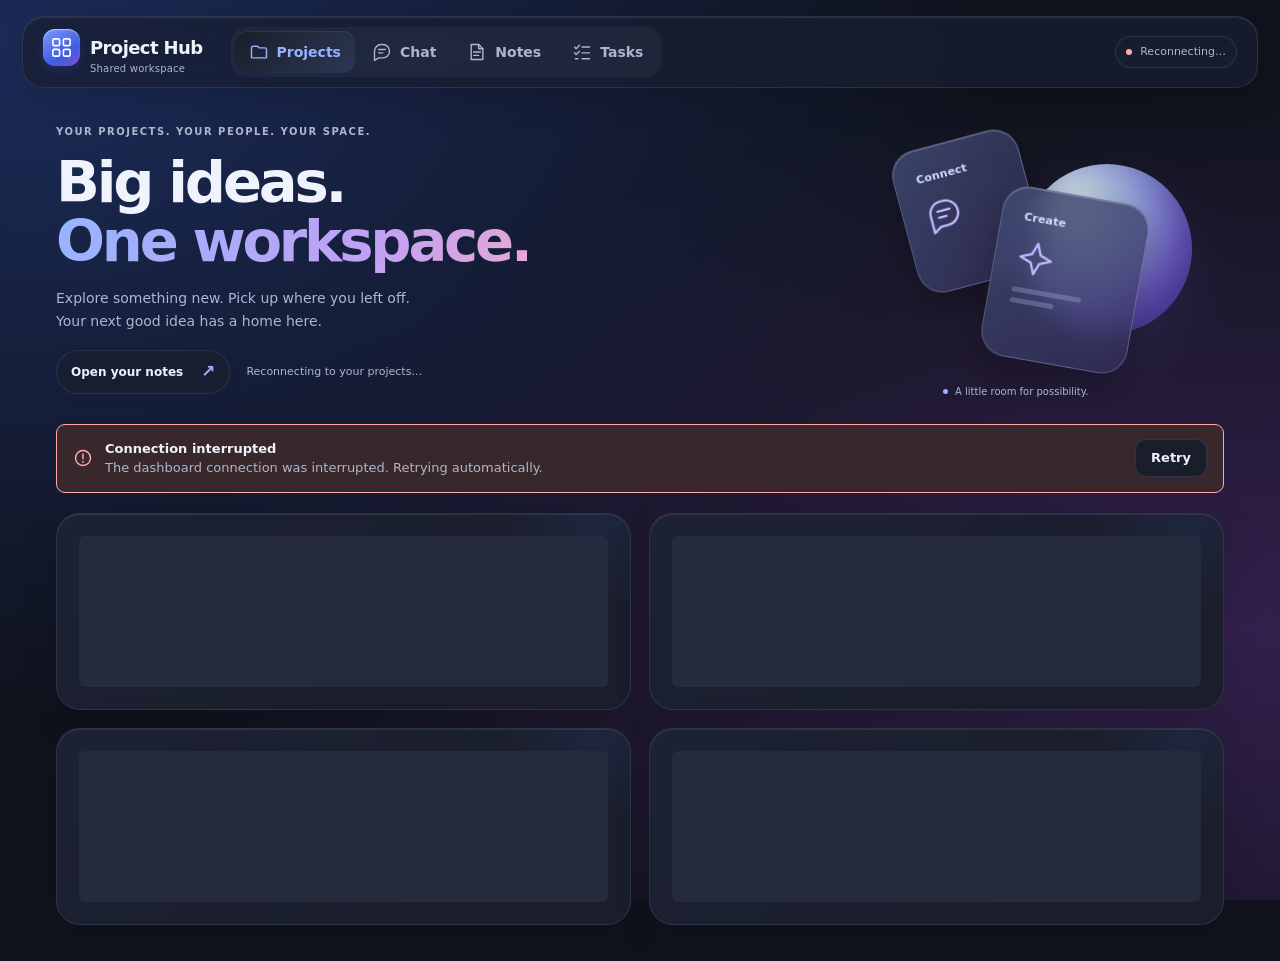
==== static/index.html @ 3d051e7d "Project Hub: workspace, icon picker, docs and installer Co-authored-by: Copilot <223556219+Copilot@u" ====
<!DOCTYPE html>
<html lang="en" data-view="projects">
<head>
    <meta charset="UTF-8">
    <meta name="viewport" content="width=device-width, initial-scale=1.0, interactive-widget=resizes-content">
    <meta name="color-scheme" content="dark">
    <title>Project Hub</title>
    <link rel="stylesheet" href="styles.css">
    <link rel="stylesheet" href="agent-chat.css">
</head>
<body>
    <a class="skip-link" href="#tab-projects">Skip to content</a>
    <div id="app">
        <header class="header">
            <div class="brand">
                <h1 class="logo">
                    <svg class="logo-icon" viewBox="0 0 24 24" fill="none" stroke="currentColor" stroke-width="1.7" aria-hidden="true"><rect x="3" y="3" width="7" height="7" rx="1.5"/><rect x="14" y="3" width="7" height="7" rx="1.5"/><rect x="3" y="14" width="7" height="7" rx="1.5"/><rect x="14" y="14" width="7" height="7" rx="1.5"/></svg>
                    Project Hub
                </h1>
                <p class="workspace-label">Shared workspace</p>
            </div>
            <nav class="navigation" aria-label="Main navigation">
                <button class="nav-item" id="nav-projects" data-view="projects" aria-current="page" aria-controls="tab-projects" type="button">
                    <svg viewBox="0 0 24 24" fill="none" stroke="currentColor" stroke-width="1.7" aria-hidden="true"><path d="M3 7a2 2 0 0 1 2-2h5l2 2h7a2 2 0 0 1 2 2v10H3Z"/></svg>
                    <span>Projects</span>
                </button>
                <button class="nav-item" id="nav-chat" data-view="chat" aria-controls="tab-workspace" type="button">
                    <svg viewBox="0 0 24 24" fill="none" stroke="currentColor" stroke-width="1.7" aria-hidden="true"><path d="M21 11a8 8 0 0 1-8 8H8l-5 3V11a8 8 0 0 1 8-8h2a8 8 0 0 1 8 8Z"/><path d="M8 9h8M8 13h5"/></svg>
                    <span>Chat</span><span class="badge" id="badge-chat" hidden></span>
                </button>
                <button class="nav-item" id="nav-notes" data-view="notes" aria-controls="tab-workspace" type="button">
                    <svg viewBox="0 0 24 24" fill="none" stroke="currentColor" stroke-width="1.7" aria-hidden="true"><path d="M14 3H5v18h14V8Z"/><path d="M14 3v5h5M8 12h8M8 16h6"/></svg>
                    <span>Notes</span>
                </button>
                <button class="nav-item" id="nav-todos" data-view="todos" aria-controls="tab-workspace" type="button">
                    <svg viewBox="0 0 24 24" fill="none" stroke="currentColor" stroke-width="1.7" aria-hidden="true"><path d="m3 6 2 2 4-4M12 6h9M3 13l2 2 4-4M12 13h9M12 20h9M4 20h3"/></svg>
                    <span>Tasks</span><span class="badge" id="badge-todos" hidden></span>
                </button>
            </nav>
            <div class="header-tools">
                <div class="connection-status" id="connectionStatus" role="status" aria-live="polite" aria-atomic="true">
                    <span class="status-dot" aria-hidden="true"></span>
                    <span class="status-text">Connecting…</span>
                </div>
                <button class="icon-btn workspace-tools" id="workspaceTrash" type="button" aria-label="Open trash" title="Trash">
                    <svg viewBox="0 0 24 24" fill="none" stroke="currentColor" stroke-width="1.7" aria-hidden="true"><path d="M3 6h18M9 6V3h6v3M5 6l1 15h12l1-15M10 10v7M14 10v7"/></svg>
                </button>
            </div>
        </header>

        <main class="main-container" id="tab-projects" aria-labelledby="projectsTitle" tabindex="-1">
            <section class="hero">
                <div class="hero-copy">
                    <p class="eyebrow">YOUR PROJECTS. YOUR PEOPLE. YOUR SPACE.</p>
                    <h2 id="projectsTitle">Big ideas.<br><span>One workspace.</span></h2>
                    <p class="hero-description">Explore something new. Pick up where you left off.<br>Your next good idea has a home here.</p>
                    <div class="hero-actions">
                        <a class="hero-shortcut" href="#notes">Open your notes <span aria-hidden="true">↗</span></a>
                        <span class="project-summary" id="projectSummary">Getting your projects ready…</span>
                    </div>
                </div>
                <div class="hero-art" aria-hidden="true">
                    <div class="hero-orb"></div>
                    <div class="idea-tile tile-back"><span>Connect</span><svg viewBox="0 0 24 24" fill="none" stroke="currentColor" stroke-width="1.5"><path d="M21 11a8 8 0 0 1-8 8H8l-5 3V11a8 8 0 0 1 8-8h2a8 8 0 0 1 8 8Z"/><path d="M8 9h8M8 13h5"/></svg></div>
                    <div class="idea-tile tile-front"><span>Create</span><svg viewBox="0 0 24 24" fill="none" stroke="currentColor" stroke-width="1.5"><path d="m12 2 2.8 7.2L22 12l-7.2 2.8L12 22l-2.8-7.2L2 12l7.2-2.8Z"/></svg><i></i><i></i></div>
                    <div class="idea-caption"><span></span>A little room for possibility.</div>
                </div>
            </section>
            <div class="error-banner" id="errorBanner" role="alert" style="display: none;">
                <svg class="error-icon" viewBox="0 0 24 24" fill="none" stroke="currentColor" stroke-width="1.7" aria-hidden="true"><circle cx="12" cy="12" r="9"/><path d="M12 7v6M12 16v1"/></svg>
                <div class="error-content">
                    <strong>Connection interrupted</strong>
                    <p id="errorMessage">Trying to reconnect to your projects.</p>
                </div>
                <button class="error-retry" id="errorRetry" type="button">Retry</button>
            </div>
            <div class="projects-grid" id="projectsGrid">
                <div class="card skeleton" role="status"><span class="sr-only">Loading projects…</span><div class="card-skeleton"></div></div>
                <div class="card skeleton" aria-hidden="true"><div class="card-skeleton"></div></div>
                <div class="card skeleton" aria-hidden="true"><div class="card-skeleton"></div></div>
                <div class="card skeleton" aria-hidden="true"><div class="card-skeleton"></div></div>
            </div>
        </main>

        <main class="ws" id="tab-workspace" data-detail="false" aria-label="Workspace" tabindex="-1" hidden>
            <p class="ws-error" id="wsError" role="alert" hidden></p>
            <div class="ws-body">
                <aside class="ws-side" aria-label="Workspace items">
                    <div class="side-head">
                        <h2 id="sideTitle">Chat</h2>
                        <input type="search" id="sideSearch" placeholder="Search…" aria-label="Search workspace items" autocomplete="off">
                        <button class="btn btn-primary side-new" id="sideNew" type="button">New channel</button>
                        <button class="btn btn-secondary" id="sideTemplates" type="button">Use template…</button>
                    </div>
                    <p class="side-summary" id="sideSummary" aria-live="polite"></p>
                    <ul class="side-list" id="sideList"></ul>
                </aside>
                <section class="ws-main" id="wsMain" aria-label="Selected item"></section>
            </div>
        </main>

        <dialog class="modal" id="modal" aria-labelledby="modalTitle">
            <div class="modal-card">
                <div class="modal-head">
                    <h2 id="modalTitle">Choose a template</h2>
                    <button class="icon-btn" id="modalClose" type="button" aria-label="Close">
                        <svg viewBox="0 0 24 24" fill="none" stroke="currentColor" stroke-width="1.7" aria-hidden="true"><path d="m6 6 12 12M6 18 18 6"/></svg>
                    </button>
                </div>
                <div class="template-grid" id="templateGrid"></div>
            </div>
        </dialog>
        <div class="workspace-toast" id="workspaceToast" role="status" aria-live="polite" aria-atomic="true"></div>
    </div>
    <script src="app.js"></script>
    <script src="agent-chat.js"></script>
    <script src="workspace.js"></script>
</body>
</html>
---- static/styles.css ----
:root {
    color-scheme: dark;
    --bg: #10131d;
    --surface: #1a1e2b;
    --sidebar: #191e2d;
    --subtle: #252b3c;
    --hover: #30384e;
    --text: #f1f3fc;
    --muted: #adb6ce;
    --border: rgb(188 202 244 / 13%);
    --accent: #98b4ff;
    --accent-hover: #b6caff;
    --selected: #2b3753;
    --success: #8ec7a8;
    --warning: #dfbd79;
    --danger: #ffabae;
    --danger-bg: #38282c;
    --glass: rgb(26 31 48 / 76%);
    --glass-edge: rgb(206 220 255 / 10%);
    --on-accent: #101c38;
    --ambient-a: #1b2b58;
    --ambient-b: #33204c;
    --shadow: 0 24px 80px rgb(0 0 0 / 45%), inset 0 1px 0 var(--glass-edge);
    --panel-shadow: 0 8px 36px rgb(0 0 0 / 15%), inset 0 1px 0 var(--glass-edge);
    --ease-out: cubic-bezier(.23, 1, .32, 1);
    font-family: -apple-system, BlinkMacSystemFont, "Segoe UI", system-ui, sans-serif;
    font-size: 15px;
    font-synthesis: none;
    text-rendering: optimizeLegibility;
}

html[data-view="chat"] { --accent: #7fdfd2; --accent-hover: #a5eadd; --selected: #1d3c3e; --ambient-a: #163d3f; --ambient-b: #1c2a4b; }
html[data-view="notes"] { --accent: #f3cf86; --accent-hover: #f7deb0; --selected: #433823; --ambient-a: #403522; --ambient-b: #312440; }
html[data-view="todos"] { --accent: #c7a6ff; --accent-hover: #dcc6ff; --selected: #3b2d53; --ambient-a: #32204f; --ambient-b: #1c3052; }

* { box-sizing: border-box; }
body, h1, h2, h3, p, ul { margin: 0; }
html, body { height: 100%; }
body { background: radial-gradient(ellipse at 2% 5%, var(--ambient-a), transparent 55%), radial-gradient(ellipse at 97% 70%, var(--ambient-b), transparent 60%), var(--bg); background-attachment: fixed; color: var(--text); line-height: 1.5; }
button, input, textarea, select { font: inherit; }
button, a, input, textarea { -webkit-tap-highlight-color: transparent; }
button { cursor: pointer; touch-action: manipulation; }
button:disabled { cursor: not-allowed; opacity: .55; }
button, input, textarea { color: inherit; }
button, a { transition: background-color 140ms ease, color 140ms ease, border-color 140ms ease, transform 160ms var(--ease-out), box-shadow 180ms ease; }
svg { width: 20px; height: 20px; flex: none; stroke-linecap: round; stroke-linejoin: round; }
a { color: var(--accent); text-underline-offset: 3px; }
[hidden] { display: none !important; }
:focus-visible { outline: 2px solid var(--accent); outline-offset: 3px; }
main:focus { outline: none; }
::selection { background: var(--selected); color: var(--text); }
.sr-only { position: absolute; width: 1px; height: 1px; padding: 0; margin: -1px; overflow: hidden; clip-path: inset(50%); white-space: nowrap; border: 0; }
.skip-link { position: fixed; top: 8px; left: 16px; z-index: 100; padding: 10px 16px; border-radius: 8px; background: var(--surface); transform: translateY(-160%); }
.skip-link:focus { transform: none; }
#app { min-height: 100%; display: flex; flex-direction: column; }

/* The header is shared across every destination. */
.header { display: flex; align-items: center; gap: 28px; min-height: 72px; padding: 10px 20px; margin: 16px 22px 0; border: 1px solid var(--glass-edge); border-radius: 22px; background: var(--glass); backdrop-filter: blur(20px) saturate(1.4); box-shadow: var(--panel-shadow); flex: none; position: relative; z-index: 3; }
.logo { display: flex; align-items: center; gap: 10px; white-space: nowrap; font-size: 18px; font-weight: 730; letter-spacing: -.6px; }
.logo-icon { box-sizing: content-box; width: 23px; height: 23px; padding: 7px; color: #fff; border-radius: 12px; background: linear-gradient(145deg, #7a9cff, #3f5be1 65%, #8050d8); box-shadow: inset 0 1px 1px rgb(255 255 255 / 50%), 0 4px 10px rgb(63 91 225 / 20%); }
.brand { flex: none; min-width: 0; }
.workspace-label { margin: -4px 0 0 47px; color: var(--muted); font-size: 10px; line-height: 1.4; letter-spacing: .02em; }
.navigation { display: flex; align-items: center; gap: 3px; position: relative; isolation: isolate; padding: 4px; border-radius: 16px; background: color-mix(in srgb, var(--text) 4%, transparent); }
.nav-item { position: relative; z-index: 1; display: inline-flex; align-items: center; justify-content: center; gap: 8px; min-height: 42px; padding: 8px 14px; border: 0; border-radius: 12px; background: transparent; color: var(--muted); font-size: 14px; font-weight: 600; white-space: nowrap; }
.nav-item[aria-current="page"] { color: var(--accent); background: var(--selected); }
.navigation:has(.nav-highlight) .nav-item[aria-current="page"] { background: transparent; }
.nav-highlight { position: absolute; z-index: 0; left: 0; top: 0; border-radius: 12px; background: linear-gradient(140deg, var(--surface), var(--selected)); box-shadow: 0 3px 10px rgb(24 42 88 / 9%), inset 0 1px 0 var(--glass-edge); transform-origin: top left; pointer-events: none; }
.header-tools { margin-left: auto; display: flex; align-items: center; gap: 12px; }
.connection-status { display: flex; align-items: center; gap: 8px; color: var(--muted); font-size: 11px; white-space: nowrap; padding: 7px 10px; border: 1px solid var(--border); border-radius: 999px; background: var(--glass); }
.status-dot, .state-dot { display: inline-block; flex: none; width: 6px; height: 6px; border-radius: 50%; background: var(--warning); }
.status-dot.connected { background: var(--success); box-shadow: 0 0 0 3px color-mix(in srgb, var(--success) 12%, transparent); }
.status-dot.disconnected { background: var(--danger); }
html[data-view="projects"] .workspace-tools { display: none; }
.badge { flex: none; display: inline-grid; place-items: center; min-width: 20px; height: 20px; padding: 0 5px; border-radius: 6px; background: var(--selected); color: var(--accent); font-size: 11px; font-weight: 650; font-variant-numeric: tabular-nums; }
.nav-item[aria-current="page"] .badge { background: var(--surface); }

/* Projects */
.main-container { flex: 1; width: 100%; max-width: 1232px; margin: 0 auto; padding: 36px 32px; }
.hero { display: flex; align-items: center; justify-content: space-between; gap: 32px; margin-bottom: 30px; }
.hero-copy { min-width: 0; }
.hero .eyebrow { font-size: 10px; font-weight: 700; letter-spacing: .15em; color: var(--muted); margin-bottom: 15px; }
.hero h2 { font-size: clamp(42px, 4.5vw, 64px); line-height: 1.02; letter-spacing: -.055em; font-weight: 760; }
.hero h2 span { color: var(--accent); background: linear-gradient(110deg, #335edc, #7c48c5 65%, #ad4b9a); -webkit-background-clip: text; background-clip: text; -webkit-text-fill-color: transparent; }
.hero .hero-description { color: var(--muted); margin-top: 16px; font-size: 14px; line-height: 1.6; }
.hero-actions { display: flex; align-items: center; flex-wrap: wrap; gap: 16px; margin-top: 18px; }
.hero-shortcut { display: inline-flex; align-items: center; gap: 18px; min-height: 38px; padding: 8px 14px; border: 1px solid var(--glass-edge); border-radius: 999px; background: var(--glass); box-shadow: 0 3px 12px rgb(42 56 105 / 5%); text-decoration: none; color: var(--text); font-size: 12px; font-weight: 650; }
.hero-shortcut span { color: var(--accent); font-size: 17px; }
.project-summary { color: var(--muted); font-size: 11px; font-variant-numeric: tabular-nums; }
.hero-art { position: relative; flex: 0 0 300px; height: 260px; margin-right: 28px; pointer-events: none; }
.hero-orb { position: absolute; width: 170px; height: 170px; right: 4px; top: 35px; border-radius: 50%; background: radial-gradient(circle at 30% 25%, #f8fbff 1%, #d2e7ff 15%, #9daaf4 40%, #7462d1 65%, #5141a6 85%); box-shadow: inset -10px -12px 24px rgb(65 49 148 / 25%), 0 24px 60px rgb(78 92 181 / 20%); }
.idea-tile { position: absolute; display: flex; flex-direction: column; align-items: flex-start; gap: 12px; border: 1px solid rgb(255 255 255 / 65%); border-radius: 26px; padding: 22px; background: linear-gradient(135deg, rgb(255 255 255 / 85%), rgb(239 236 255 / 55%)); box-shadow: 0 16px 38px rgb(52 64 125 / 14%), inset 0 1px 0 rgb(255 255 255 / 90%); backdrop-filter: blur(12px); color: #3f4a79; }
.idea-tile > span { font-size: 11px; font-weight: 650; letter-spacing: .02em; }
.idea-tile svg { width: 37px; height: 37px; color: #6766c5; }
.tile-back { width: 130px; height: 146px; left: 7px; top: 9px; transform: rotate(-15deg); }
.tile-front { width: 148px; height: 172px; left: 95px; top: 65px; transform: rotate(10deg); }
.tile-front i { display: block; width: 70px; height: 5px; border-radius: 99px; background: rgb(98 105 165 / 14%); }
.tile-front i:last-child { width: 44px; margin-top: -6px; }
.idea-caption { position: absolute; bottom: -10px; left: 47px; color: var(--muted); font-size: 10px; display: flex; align-items: center; gap: 7px; }
.idea-caption span { width: 5px; height: 5px; border-radius: 50%; background: var(--accent); }
.projects-grid { display: grid; grid-template-columns: repeat(2, minmax(0, 1fr)); gap: 18px; }
.card { --project-color: #4a67e7; position: relative; isolation: isolate; overflow: hidden; min-width: 0; display: flex; flex-direction: column; gap: 14px; padding: 22px; background: linear-gradient(140deg, color-mix(in srgb, var(--project-color) 5%, var(--surface)), var(--surface) 70%); border: 1px solid var(--glass-edge); border-radius: 24px; box-shadow: var(--panel-shadow); transition: transform 220ms var(--ease-out), box-shadow 220ms ease, border-color 160ms ease; }
.card::after { content: ""; position: absolute; z-index: -1; width: 190px; height: 190px; right: -60px; top: -90px; border-radius: 50%; background: radial-gradient(circle, color-mix(in srgb, var(--project-color) 10%, transparent), transparent 70%); pointer-events: none; }
.card[data-project-id="prior-art"] { --project-color: #9266ce; }
.card[data-project-id="localization"] { --project-color: #3977d8; }
.card[data-project-id="video-agents"] { --project-color: #c75a83; }
.card[data-project-id="sample4geo"] { --project-color: #248b7f; }
.card[data-project-id="crossview"] { --project-color: #b17436; }
.card-header { display: flex; align-items: center; gap: 12px; min-width: 0; }
.card-header h3 { flex: 1; min-width: 0; font-size: 19px; font-weight: 700; letter-spacing: -.5px; overflow-wrap: anywhere; }
.card-icon { width: 48px; height: 48px; display: grid; place-items: center; flex: none; border: 1px solid rgb(255 255 255 / 30%); border-radius: 15px; color: #fff; background: linear-gradient(145deg, color-mix(in srgb, var(--project-color) 70%, #fff), var(--project-color)); box-shadow: inset 0 1px 0 rgb(255 255 255 / 30%), 0 5px 12px color-mix(in srgb, var(--project-color) 18%, transparent); }
.card-icon svg { width: 23px; height: 23px; }
.card-description { flex: 1; color: var(--muted); font-size: 14px; line-height: 1.6; overflow-wrap: anywhere; }
.card-state { display: inline-flex; align-items: center; gap: 6px; color: var(--muted); font-size: 11px; white-space: nowrap; border-radius: 999px; padding: 5px 8px; background: var(--glass); }
.card-state .state-dot { width: 5px; height: 5px; background: currentColor; }
.card-state.ready { color: var(--success); }
.card-state.starting { color: var(--warning); }
.card-state.error { color: var(--danger); }
.card-message { color: var(--muted); font-size: 13px; overflow-wrap: anywhere; }
.card-message.error-msg { color: var(--danger); }
.card-actions { display: flex; align-items: center; gap: 8px; flex-wrap: wrap; }
.card-actions .btn { min-width: 84px; }
.card.disabled .card-icon { opacity: .6; }
.card.launching { border-color: var(--accent); }
.btn, .error-retry { flex: none; width: auto; display: inline-flex; justify-content: center; align-items: center; gap: 7px; min-height: 38px; padding: 7px 15px; border: 1px solid var(--border); border-radius: 11px; background: var(--surface); color: var(--text); font-size: 13px; font-weight: 600; line-height: 1.4; text-align: center; text-decoration: none; }
.btn svg { width: 16px; height: 16px; }
.btn-primary { background: linear-gradient(160deg, var(--accent), var(--accent-hover)); color: var(--on-accent); border-color: transparent; box-shadow: inset 0 1px 0 rgb(255 255 255 / 20%), 0 3px 8px color-mix(in srgb, var(--accent) 17%, transparent); }
.card[data-state="ready"] .card-actions .btn-primary::after { content: "↗"; margin-left: 8px; font-size: 16px; }
.btn-secondary { background: var(--surface); color: var(--text); border-color: var(--border); }
.btn-sm { min-height: 32px; padding: 5px 10px; font-size: 12px; }
.card-skeleton { height: 151px; border-radius: 6px; background: var(--subtle); }
.error-banner { display: flex; align-items: center; gap: 12px; padding: 14px 16px; margin-bottom: 20px; border: 1px solid var(--danger); border-radius: 9px; background: var(--danger-bg); }
.error-icon { color: var(--danger); }
.error-content { flex: 1; min-width: 0; font-size: 13px; overflow-wrap: anywhere; }
.error-content strong { font-weight: 600; }
.error-content p { color: var(--muted); }
.error-retry { background: var(--surface); border-color: var(--border); color: var(--text); }

/* Workspace: only the content areas scroll, keeping tools within reach. */
html:not([data-view="projects"]), html:not([data-view="projects"]) body { overflow: hidden; }
html:not([data-view="projects"]) #app { height: 100vh; height: 100dvh; min-height: 0; }
.ws { display: flex; flex-direction: column; flex: 1; min-width: 0; min-height: 0; }
.ws-error { flex: none; padding: 10px 24px; border-bottom: 1px solid var(--border); color: var(--danger); background: var(--danger-bg); font-size: 13px; overflow-wrap: anywhere; max-height: 24vh; overflow-y: auto; }
.ws-body { display: grid; grid-template-columns: 276px minmax(0, 1fr); gap: 14px; margin: 18px 22px 22px; flex: 1; min-width: 0; min-height: 0; }
.ws-side { display: flex; flex-direction: column; min-width: 0; min-height: 0; overflow: hidden; background: var(--glass); backdrop-filter: blur(16px); border: 1px solid var(--glass-edge); border-radius: 22px; box-shadow: var(--panel-shadow); }
.side-head { display: flex; flex-direction: column; gap: 10px; padding: 22px 18px 12px; flex: none; }
.side-head h2 { font-size: 25px; letter-spacing: -.85px; font-weight: 730; margin-bottom: 4px; }
.side-new { width: 100%; }
.side-head .btn-secondary { background: transparent; }
input:not([type="checkbox"]), textarea { min-width: 0; border: 1px solid var(--border); border-radius: 11px; background: var(--surface); padding: 9px 11px; line-height: 1.5; caret-color: var(--accent); transition: border-color 140ms ease, box-shadow 140ms ease; }
input:not([type="checkbox"]):focus-visible, textarea:focus-visible { outline: none; border-color: var(--accent); box-shadow: 0 0 0 3px color-mix(in srgb, var(--accent) 12%, transparent); }
input::placeholder, textarea::placeholder { color: var(--muted); opacity: 1; }
input[type="search"] { width: 100%; font-size: 13px; }
.side-summary { flex: none; padding: 0 20px 8px; font-size: 12px; color: var(--muted); }
.side-summary:empty { display: none; }
.side-list { list-style: none; padding: 0 9px 16px; flex: 1; min-height: 0; overflow-y: auto; overscroll-behavior: contain; scrollbar-gutter: stable; }
.side-list > .side-sub { padding: 12px; white-space: normal; }
.side-item { width: 100%; display: flex; align-items: center; gap: 10px; padding: 12px 10px; margin-bottom: 3px; border: 1px solid transparent; border-radius: 13px; text-align: left; background: transparent; color: var(--text); }
.side-item.active, .side-item[aria-current="true"] { background: linear-gradient(120deg, var(--surface), var(--selected)); border-color: color-mix(in srgb, var(--accent) 12%, transparent); box-shadow: 0 3px 9px color-mix(in srgb, var(--accent) 5%, transparent); }
.side-item.active .side-title, .side-item[aria-current="true"] .side-title { color: var(--accent); }
.side-icon { flex: none; width: 30px; height: 32px; border-radius: 10px; display: inline-grid; place-items: center; color: var(--accent); background: var(--selected); font-size: 17px; }
.side-text { flex: 1; min-width: 0; }
.side-title { display: block; font-size: 13px; font-weight: 600; overflow: hidden; white-space: nowrap; text-overflow: ellipsis; }
.side-sub { display: block; font-size: 12px; color: var(--muted); overflow: hidden; white-space: nowrap; text-overflow: ellipsis; margin-top: 2px; }
.side-section { padding: 18px 11px 5px; font-size: 11px; font-weight: 600; color: var(--muted); }
.ws-main { display: flex; flex-direction: column; min-width: 0; min-height: 0; overflow: hidden; background: var(--surface); border: 1px solid var(--glass-edge); border-radius: 22px; box-shadow: var(--panel-shadow); }
.pane-head { display: flex; align-items: center; gap: 8px; min-height: 76px; padding: 12px 24px; border-bottom: 1px solid var(--border); background: linear-gradient(110deg, color-mix(in srgb, var(--selected) 48%, var(--surface)), var(--surface)); flex: none; min-width: 0; }
.pane-icon { display: inline-grid; place-items: center; flex: none; width: 28px; font-size: 21px; color: var(--muted); }
input.pane-title, .pane-title { flex: 1; min-width: 0; width: 0; font-size: 20px; font-weight: 700; letter-spacing: -.65px; background: transparent; border-color: transparent; padding: 7px 5px; text-overflow: ellipsis; }
.icon-btn { display: inline-flex; justify-content: center; align-items: center; gap: 6px; flex: none; min-width: 36px; min-height: 36px; padding: 7px; border: 1px solid transparent; border-radius: 10px; background: transparent; color: var(--muted); font-size: 15px; line-height: 1.2; }
.icon-btn.danger { color: var(--danger); }
.icon-btn[aria-pressed="true"], .pin.on, .star.on { color: var(--accent); background: var(--selected); }
.pane-back { display: none; align-items: center; justify-content: center; flex: none; min-height: 44px; min-width: 44px; padding: 7px; border: 0; border-radius: 7px; background: transparent; color: var(--accent); }
.empty-state { margin: auto; width: 100%; max-width: 430px; padding: 32px; text-align: center; color: var(--muted); overflow-y: auto; }
.empty-state .big { display: grid; place-items: center; margin-bottom: 16px; color: var(--muted); font-size: 30px; }
.empty-state .big svg { width: 36px; height: 36px; }
.empty-state h3 { color: var(--text); font-size: 19px; font-weight: 600; letter-spacing: -.4px; margin-bottom: 8px; }
.empty-state p { font-size: 14px; }
.empty-state .btn { margin-top: 20px; }

/* Chat */
.chat-log { flex: 1; min-height: 0; min-width: 0; overflow-y: auto; overscroll-behavior: contain; padding: 16px 24px 24px; display: flex; flex-direction: column; gap: 2px; position: relative; }
.chat-messages { display: flex; flex-direction: column; gap: 2px; min-width: 0; flex: none; }
.outbox { display: flex; flex-direction: column; gap: 8px; flex: none; min-width: 0; max-height: 25%; overflow-y: auto; padding: 8px 24px; }
.outbox:empty { display: none; }
.outbox-item { display: flex; align-items: center; flex-wrap: wrap; gap: 8px; padding: 10px 12px; border: 1px solid var(--border); border-radius: 8px; background: var(--sidebar); font-size: 12px; overflow-wrap: anywhere; }
.outbox-item .msg-text, .outbox-item > p { flex: 1 1 180px; }
.remote-update { padding: 10px 12px; color: var(--muted); background: var(--sidebar); border: 1px solid var(--border); border-radius: 7px; font-size: 12px; }
.day { align-self: center; flex: none; padding: 4px 10px; margin: 12px 0 8px; border-radius: 6px; color: var(--muted); font-size: 11px; font-weight: 500; background: var(--subtle); }
.msg { display: flex; flex: none; gap: 12px; padding: 8px 10px; border-radius: 14px; min-width: 0; transition: background-color 140ms ease; }
.msg.first { margin-top: 8px; }
.avatar { flex: none; width: 34px; height: 34px; display: grid; place-items: center; border-radius: 12px; background: linear-gradient(145deg, hsl(var(--avatar-hue, 170) 45% 88%), hsl(var(--avatar-hue, 170) 48% 75%)); color: hsl(var(--avatar-hue, 170) 50% 24%); box-shadow: inset 0 1px 0 rgb(255 255 255 / 55%); font-size: 12px; font-weight: 750; }
.avatar.ghost { visibility: hidden; height: 0; }
.msg-body { flex: 1; min-width: 0; }
.msg-meta { color: var(--muted); font-size: 11px; line-height: 1.7; }
.msg-meta b { font-size: 12px; font-weight: 600; color: var(--text); margin-right: 8px; }
.msg-text { font-size: 14px; line-height: 1.65; white-space: pre-wrap; overflow-wrap: anywhere; }
.msg .icon-btn { align-self: flex-start; }
.jump { position: sticky; bottom: 4px; align-self: center; flex: none; min-height: 36px; padding: 7px 14px; border: 1px solid var(--border); border-radius: 20px; background: var(--surface); color: var(--accent); font-size: 12px; box-shadow: 0 2px 8px rgb(0 0 0 / 8%); }
.composer { flex: none; display: flex; gap: 10px; align-items: flex-end; padding: 16px 24px 10px; border-top: 1px solid var(--border); background: linear-gradient(180deg, color-mix(in srgb, var(--selected) 30%, var(--surface)), var(--surface)); min-width: 0; }
.composer textarea { flex: 1 1 0; width: 100%; min-height: 42px; max-height: min(160px, 24dvh); resize: none; font-size: 14px; }
.composer .name { flex: 0 1 130px; width: 130px; }
.composer .btn { min-height: 42px; }
.identity-control { font-size: 12px; color: var(--muted); padding: 7px 10px; border: 1px solid var(--border); border-radius: 7px; background: transparent; max-width: 180px; overflow: hidden; text-overflow: ellipsis; white-space: nowrap; }
.hint { flex: none; padding: 0 24px 12px; color: var(--muted); font-size: 11px; }

/* Notes */
.note-meta, .save-status { color: var(--muted); font-size: 11px; }
.note-meta { white-space: nowrap; }
.note-editor { display: flex; flex-direction: column; flex: 1; min-height: 0; min-width: 0; padding: 20px 28px; gap: 12px; background: color-mix(in srgb, var(--selected) 16%, var(--surface)); }
.editor-toolbar { display: flex; align-items: center; gap: 8px; flex: none; min-width: 0; flex-wrap: wrap; }
.ws-main > .editor-toolbar { padding: 10px 24px; border-bottom: 1px solid var(--border); }
.editor-toolbar > .hint { margin-left: auto; padding: 0; }
.editor-toolbar .save-status { margin-left: auto; }
.editor-toolbar .btn[aria-pressed="true"] { color: var(--accent); background: var(--selected); border-color: transparent; box-shadow: inset 0 1px 0 var(--glass-edge); }
.note-editor textarea, #noteBody { flex: 1; min-height: 0; width: 100%; resize: none; font-size: 15px; line-height: 1.8; padding: 24px; border-color: var(--border); border-radius: 16px; box-shadow: 0 3px 16px rgb(75 60 25 / 3%); }
.note-preview { flex: 1; min-height: 0; min-width: 0; overflow: auto; overflow-wrap: anywhere; padding: 15px; font-size: 15px; line-height: 1.8; }
.note-preview > :first-child { margin-top: 0; }
.note-preview p { margin: 0 0 14px; }
.note-preview h1, .note-preview h2, .note-preview h3 { margin: 24px 0 10px; font-weight: 650; line-height: 1.35; letter-spacing: -.5px; }
.note-preview h1 { font-size: 26px; }
.note-preview h2 { font-size: 21px; }
.note-preview h3 { font-size: 17px; }
.note-preview ul, .note-preview ol { padding-left: 24px; margin: 10px 0 18px; }
.note-preview pre, .template-preview pre { white-space: pre-wrap; overflow-wrap: anywhere; padding: 12px; background: var(--subtle); border-radius: 7px; }
.note-preview code { font-size: .88em; background: var(--subtle); padding: 2px 4px; border-radius: 3px; }
.note-preview blockquote { margin: 16px 0; padding-left: 16px; border-left: 3px solid var(--border); color: var(--muted); }
.draft-actions { display: flex; flex-wrap: wrap; align-items: center; gap: 8px; padding: 10px 12px; border: 1px solid var(--border); border-radius: 7px; background: var(--sidebar); font-size: 12px; }
.draft-actions:empty { display: none; }
.ws-main > .draft-actions:not(:empty) { flex: none; margin: 12px 24px 0; }
.draft-actions p { flex: 1 1 180px; }

/* Tasks */
.progress { flex: none; height: 6px; margin: 16px 28px 0; border-radius: 99px; overflow: hidden; background: var(--subtle); }
.progress > div, #progressBar { height: 100%; width: 100%; border-radius: inherit; background: linear-gradient(90deg, var(--accent), color-mix(in srgb, var(--accent) 55%, #66c7db)); transform: scaleX(0); transform-origin: left center; transition: transform 240ms var(--ease-out); }
.progress-label { display: flex; justify-content: space-between; gap: 12px; flex: none; padding: 8px 28px 0; font-size: 12px; color: var(--muted); }
.tasks { display: flex; flex-direction: column; gap: 4px; flex: 1; min-height: 0; min-width: 0; overflow-y: auto; overscroll-behavior: contain; padding: 14px 20px 24px; }
.task { display: flex; align-items: center; flex: none; gap: 10px; padding: 9px 10px; min-height: 52px; border: 1px solid var(--border); border-radius: 14px; background: var(--surface); min-width: 0; transition: background-color 180ms ease, border-color 180ms ease; }
.task.done { background: color-mix(in srgb, var(--selected) 45%, var(--surface)); border-color: transparent; }
.task-check { display: inline-flex; align-items: center; justify-content: center; flex: none; width: 28px; min-height: 32px; border-radius: 6px; cursor: pointer; }
.task input[type="checkbox"] { appearance: none; position: relative; flex: none; width: 20px; height: 20px; margin: 0; border: 1.5px solid color-mix(in srgb, var(--muted) 55%, transparent); border-radius: 50%; background: var(--surface); cursor: pointer; transition: background-color 140ms ease, border-color 140ms ease; }
.task input[type="checkbox"]:checked { background: var(--accent); border-color: var(--accent); }
.task input[type="checkbox"]:checked::after { content: ""; position: absolute; width: 5px; height: 9px; border: solid var(--on-accent); border-width: 0 2px 2px 0; left: 6px; top: 3px; transform: rotate(45deg); }
.task-text { flex: 1; min-width: 0; overflow-wrap: anywhere; font-size: 14px; line-height: 1.6; text-align: left; }
button.task-text { padding: 4px 0; border: 0; background: transparent; color: inherit; }
.task.done .task-text { text-decoration: line-through; color: var(--muted); }
.task input.edit { flex: 1; width: 0; font-size: 14px; }
.ai-task { flex: none; min-height: 32px; padding: 4px 10px; font-size: 12px; color: var(--accent); }
.ai-task-link { flex: none; font-size: 12px; padding: 4px 10px; border-radius: 999px; background: var(--selected); color: var(--accent); text-decoration: none; white-space: nowrap; }
.ai-task-link.needs_input, .ai-task-link.failed, .ai-task-link.stopped { background: var(--danger-bg); color: var(--danger); }
.task.done .ai-task-link { background: transparent; color: var(--muted); }
.ai-task[hidden], .ai-task-link[hidden] { display: none; }
@media (max-width: 700px) { .ai-task { min-height: 44px; } .ai-task-link { max-width: 110px; overflow: hidden; text-overflow: ellipsis; } }
.task-edit-actions { display: flex; flex: 1; min-width: 0; gap: 6px; }
.add-task { display: flex; flex: none; gap: 10px; padding: 16px 24px; border-top: 1px solid var(--border); min-width: 0; }
.add-task input { flex: 1; width: 0; font-size: 14px; }
.section-label { display: flex; align-items: center; justify-content: space-between; gap: 10px; flex: none; padding: 14px 8px 4px; color: var(--muted); font-size: 12px; font-weight: 550; }
.link-btn, .toast-action { min-height: 32px; padding: 4px 6px; border: 0; border-radius: 5px; background: transparent; color: var(--accent); font-size: 12px; font-weight: 550; }
.pane-head > .link-btn ~ .link-btn { color: var(--muted); }
html[data-view="todos"] .ws-main:not(:has(.task.done)) .pane-head > .link-btn ~ .link-btn { visibility: hidden; }

/* Native dialog provides focus containment, Escape, and an inert background. */
.modal { width: min(680px, calc(100% - 32px)); max-height: min(84vh, 760px); max-height: min(84dvh, 760px); padding: 0; margin: auto; color: var(--text); background: var(--glass); backdrop-filter: blur(24px) saturate(1.3); border: 1px solid var(--glass-edge); border-radius: 26px; box-shadow: var(--shadow); overflow: auto; opacity: 0; transform: translateY(10px) scale(.97); transition: opacity 220ms var(--ease-out), transform 220ms var(--ease-out), display 220ms allow-discrete, overlay 220ms allow-discrete; }
.modal[open] { opacity: 1; transform: translateY(0) scale(1); }
.modal::backdrop { background: rgb(17 24 46 / 30%); backdrop-filter: blur(4px); opacity: 0; transition: opacity 220ms var(--ease-out), display 220ms allow-discrete, overlay 220ms allow-discrete; }
.modal[open]::backdrop { opacity: 1; }
@starting-style {
    .modal[open] { opacity: 0; transform: translateY(10px) scale(.97); }
    .modal[open]::backdrop { opacity: 0; }
}
.modal-card { padding: 24px; }
.modal-head { display: flex; align-items: center; justify-content: space-between; gap: 16px; margin-bottom: 20px; }
.modal-head h2 { font-size: 25px; letter-spacing: -.8px; font-weight: 720; }
.template-grid { display: grid; grid-template-columns: repeat(2, minmax(0, 1fr)); gap: 10px; }
.template-grid > :not(.template) { grid-column: 1 / -1; }
.template-grid > p { font-size: 14px; }
.template-grid > h3 { font-size: 15px; font-weight: 600; margin-top: 8px; }
.template-grid > label { display: flex; flex-direction: column; gap: 7px; font-size: 13px; font-weight: 550; }
.template-grid > .btn, .template-grid > .link-btn { justify-self: start; }
.template { display: flex; flex-direction: column; align-items: flex-start; gap: 6px; padding: 20px; border: 1px solid var(--glass-edge); border-radius: 18px; text-align: left; background: var(--surface); color: var(--text); min-width: 0; box-shadow: 0 3px 10px rgb(42 56 105 / 4%); }
.t-icon { display: inline-grid; place-items: center; width: 42px; height: 42px; border-radius: 13px; color: var(--accent); background: var(--selected); font-size: 24px; margin-bottom: 6px; }
.t-name { font-size: 14px; font-weight: 600; }
.t-desc { font-size: 12px; color: var(--muted); overflow-wrap: anywhere; }
.template-detail, .template-preview, .dialog-actions, .dialog-error { grid-column: 1 / -1; min-width: 0; }
.template-detail { display: flex; flex-direction: column; gap: 14px; }
.template-detail > .btn { align-self: flex-start; }
.template-detail > .hint { padding: 0; }
.template-detail:has(> strong) { border-top: 1px solid var(--border); padding-top: 16px; }
.template-detail label { display: flex; flex-direction: column; gap: 7px; font-size: 13px; font-weight: 550; }
.template-detail input { width: 100%; }
.template-preview { padding: 16px; max-height: 40vh; overflow: auto; background: var(--sidebar); border: 1px solid var(--border); border-radius: 8px; font-size: 13px; overflow-wrap: anywhere; white-space: pre-wrap; }
.template-preview ul, .template-preview ol { padding-left: 22px; }
.dialog-actions { display: flex; justify-content: flex-end; align-items: center; gap: 8px; flex-wrap: wrap; padding-top: 12px; }
.dialog-error { color: var(--danger); font-size: 13px; overflow-wrap: anywhere; }
.modal .danger.btn { color: var(--danger); border-color: var(--danger); background: var(--danger-bg); }
.workspace-toast { position: fixed; z-index: 60; bottom: max(24px, env(safe-area-inset-bottom)); left: 50%; transform: translateX(-50%); width: max-content; max-width: calc(100% - 32px); pointer-events: none; }
.toast, .workspace-toast:not(:empty) { display: flex; align-items: center; gap: 16px; padding: 12px 18px; border: 1px solid var(--glass-edge); border-radius: 16px; background: var(--glass); backdrop-filter: blur(20px); box-shadow: var(--shadow); font-size: 13px; pointer-events: auto; }
.toast > span, .workspace-toast > span { min-width: 0; overflow-wrap: anywhere; }
.toast-action { flex: none; }

@media (hover: hover) and (pointer: fine) {
    .nav-item:not([aria-current="page"]):hover, .icon-btn:hover, .side-item:not(.active):hover,
    .btn-secondary:hover, .error-retry:hover, .identity-control:hover { background: var(--hover); }
    .btn-primary:hover:not(:disabled) { background: var(--accent-hover); }
    .template:hover { border-color: var(--accent); background: var(--sidebar); transform: translateY(-2px); box-shadow: 0 8px 20px color-mix(in srgb, var(--accent) 10%, transparent); }
    .card:hover { transform: translateY(-3px); border-color: color-mix(in srgb, var(--project-color) 25%, var(--surface)); box-shadow: 0 14px 36px color-mix(in srgb, var(--project-color) 12%, transparent), inset 0 1px 0 var(--glass-edge); }
    .hero-shortcut:hover { background: var(--surface); transform: translateY(-2px); box-shadow: 0 5px 16px color-mix(in srgb, var(--accent) 12%, transparent); }
    .msg:hover, .task:hover { background: var(--sidebar); }
    .pane-title:hover { border-color: var(--border); }
    .msg .icon-btn, .task .icon-btn:not(.on) { opacity: 0; }
    .msg:hover .icon-btn, .msg:focus-within .icon-btn,
    .task:hover .icon-btn, .task:focus-within .icon-btn { opacity: 1; }
    .link-btn:hover, .toast-action:hover { text-decoration: underline; text-underline-offset: 3px; }
}
html[data-input="pointer"] button:active:not(:disabled), html[data-input="pointer"] .hero-shortcut:active { transform: scale(.97); transition-duration: 100ms; }
@media (prefers-reduced-motion: no-preference) {
    .toast { animation: toast-in 180ms var(--ease-out); }
    .workspace-toast:not(:empty) { animation: toast-in 220ms var(--ease-out); }
    @keyframes toast-in { from { opacity: 0; translate: 0 8px; } to { opacity: 1; translate: 0 0; } }
}
html[data-input="keyboard"] *, html[data-input="keyboard"] *::before, html[data-input="keyboard"] *::after { animation: none !important; transition: none !important; }
@media (prefers-reduced-motion: reduce) {
    *, *::before, *::after { animation: none !important; transition: none !important; scroll-behavior: auto !important; }
    .card:hover, .template:hover, .hero-shortcut:hover, html[data-input="pointer"] button:active:not(:disabled), html[data-input="pointer"] .hero-shortcut:active { transform: none; }
}
@media (prefers-contrast: more) {
    :root { --border: currentColor; --glass-edge: var(--muted); --glass: var(--surface); }
    .nav-item[aria-current="page"], .side-item.active { outline: 1px solid var(--accent); outline-offset: -1px; }
    .hero h2 span { background: none; -webkit-text-fill-color: currentColor; }
}
@media (prefers-reduced-transparency: reduce) {
    :root { --glass: var(--surface); }
    .header, .ws-side, .modal, .modal::backdrop, .workspace-toast { backdrop-filter: none; }
}
.hero h2 span { background-image: linear-gradient(110deg, #96b5ff, #c0a1f5 65%, #e8a7d6); }
.idea-tile { background: linear-gradient(135deg, rgb(63 74 114 / 85%), rgb(53 48 93 / 65%)); border-color: rgb(200 210 255 / 25%); color: #d7ddff; box-shadow: 0 16px 38px rgb(0 0 0 / 25%), inset 0 1px 0 rgb(255 255 255 / 20%); }
.idea-tile svg { color: #c4b8ff; }
.tile-front i { background: rgb(205 212 255 / 25%); }
.hero-orb { filter: brightness(.85); }
@media (pointer: coarse) {
    .btn, .icon-btn, .link-btn, .error-retry, .toast-action, .identity-control { min-height: 44px; }
    .icon-btn { min-width: 44px; }
    .task-check { width: 44px; min-height: 44px; }
}

@media (max-width: 1050px) and (min-width: 701px) {
    .header { gap: 18px; padding-inline: 20px; }
    .nav-item { gap: 6px; padding-inline: 10px; }
    .connection-status .status-text { position: absolute; width: 1px; height: 1px; overflow: hidden; clip-path: inset(50%); }
    .ws-body { grid-template-columns: 242px minmax(0, 1fr); }
    .pane-head { padding-inline: 16px; }
    .note-meta { display: none; }
}

@media (max-width: 900px) {
    .hero-art { display: none; }
}

@media (max-width: 700px) {
    :root { font-size: 16px; }
    .header { display: grid; grid-template-columns: minmax(0, 1fr) auto; gap: 8px 12px; min-height: 0; padding: 10px 12px 8px; margin: 8px 8px 0; border-radius: 19px; }
    .logo { font-size: 16px; gap: 8px; }
    .logo-icon { width: 22px; height: 22px; }
    .workspace-label { margin-left: 44px; font-size: 10px; }
    .header-tools { grid-column: 2; grid-row: 1; gap: 4px; }
    .connection-status { font-size: 11px; gap: 5px; }
    .navigation { grid-row: 2; grid-column: 1 / -1; display: grid; grid-template-columns: repeat(4, minmax(0, 1fr)); gap: 3px; }
    .nav-item { position: relative; flex-direction: column; gap: 2px; min-height: 50px; padding: 5px 2px; font-size: 11px; }
    .nav-item svg { width: 19px; height: 19px; }
    .nav-item .badge { position: absolute; left: calc(50% + 10px); top: 3px; min-width: 16px; height: 16px; padding: 0 3px; font-size: 9px; }
    .main-container { padding: 24px 16px; }
    .hero { margin-bottom: 20px; }
    .hero h2 { font-size: clamp(36px, 9.5vw, 52px); }
    .hero .eyebrow { font-size: 8px; letter-spacing: .12em; margin-bottom: 12px; }
    .hero .hero-description { font-size: 13px; margin-top: 12px; }
    .hero-actions { gap: 10px; margin-top: 14px; }
    .hero-shortcut { min-height: 44px; }
    .project-summary { font-size: 10px; }
    .projects-grid { grid-template-columns: minmax(0, 1fr); gap: 12px; }
    .card { padding: 18px; gap: 14px; border-radius: 21px; }
    .card-header { gap: 10px; flex-wrap: wrap; }
    .card-header h3 { font-size: 16px; }
    .card-state { font-size: 11px; }
    .card-icon { width: 40px; height: 40px; border-radius: 12px; }
    .btn, .icon-btn, .error-retry, .link-btn, .toast-action, .identity-control { min-height: 44px; }
    .icon-btn { min-width: 44px; }
    .error-banner { gap: 8px; padding: 12px; }
    .error-icon { display: none; }
    .ws-body { grid-template-columns: minmax(0, 1fr); gap: 0; margin: 10px 8px 8px; }
    .ws-side { border-radius: 18px; }
    .ws-main { display: none; border-radius: 18px; }
    #tab-workspace[data-detail="true"] .ws-side { display: none; }
    #tab-workspace[data-detail="true"] .ws-main { display: flex; }
    .side-head { padding: 18px 16px 10px; display: grid; grid-template-columns: minmax(0, 1fr) minmax(0, 1fr); }
    .side-head h2, .side-head input { grid-column: 1 / -1; }
    .side-summary { padding-inline: 18px; }
    .side-list { padding-inline: 8px; }
    .side-item { min-height: 66px; padding: 12px; }
    .side-title { font-size: 14px; }
    .side-sub { font-size: 12px; }
    .pane-head { display: grid; grid-template-columns: 44px minmax(0, 1fr) auto; gap: 2px 6px; min-height: 64px; padding: 8px; }
    .pane-back { display: inline-flex; grid-column: 1; grid-row: 1; font-size: 0; }
    .pane-back::before { content: "←"; font-size: 20px; }
    .pane-icon { display: none; }
    input.pane-title, .pane-title { grid-column: 2; grid-row: 1; font-size: 16px; min-width: 0; width: 100%; }
    .pane-head > .danger { grid-column: 3; grid-row: 1; justify-self: end; font-size: 12px; }
    .pane-head > .link-btn { grid-column: 1 / 3; grid-row: 2; justify-self: start; }
    .pane-head > .link-btn ~ .link-btn { grid-column: 3; justify-self: end; }
    .pane-head > .identity-control, .pane-head > .save-status { grid-column: 3; grid-row: 2; justify-self: end; max-width: 116px; }
    .pane-head:has(> .pin) { grid-template-columns: 44px minmax(0, 1fr) auto auto; }
    .pane-head > .pin { grid-column: 3; grid-row: 1; font-size: 12px; }
    .pane-head:has(> .pin) > .danger { grid-column: 4; }
    .pane-head:has(> .pin) > .save-status { grid-column: 3 / 5; }
    .note-meta { display: none; }
    .identity-control { max-width: 116px; padding-inline: 8px; font-size: 11px; }
    .chat-log { padding: 8px 10px 16px; }
    .msg { gap: 8px; padding-inline: 0; }
    .avatar { width: 28px; height: 28px; font-size: 11px; }
    .msg-text { font-size: 14px; }
    .composer { gap: 8px; padding: 10px 12px max(10px, env(safe-area-inset-bottom)); }
    .composer textarea, .add-task input, .side-head input, .task input.edit, .modal input, .note-editor textarea { font-size: 16px; }
    .composer textarea { min-height: 44px; max-height: 22dvh; }
    .composer .name { flex-basis: 100%; width: 100%; }
    .composer:has(.name) { flex-wrap: wrap; }
    .composer .btn { min-height: 44px; padding-inline: 12px; }
    .outbox { padding: 6px 12px; }
    .hint { padding: 0 12px 8px; font-size: 10px; }
    .note-editor { padding: 12px; gap: 10px; }
    .note-editor textarea, .note-preview { padding: 12px; }
    .editor-toolbar { gap: 4px; }
    .ws-main > .editor-toolbar { padding: 8px 12px; }
    .editor-toolbar > .hint { flex-basis: 100%; margin-top: 2px; }
    .ws-main > .draft-actions:not(:empty) { margin: 8px 12px 0; }
    .editor-toolbar .save-status { font-size: 10px; }
    .tasks { padding: 10px 8px 16px; }
    .task { gap: 6px; padding: 4px; }
    .task-check { width: 44px; min-height: 44px; }
    .task-edit-actions { display: grid; grid-template-columns: repeat(2, minmax(0, 1fr)); gap: 6px; }
    .task-edit-actions .btn { justify-self: start; }
    .task input.edit { grid-column: 1 / -1; width: 100%; }
    .task:has(.task-edit-actions) > .task-check, .task:has(.task-edit-actions) > .icon-btn, .task:has(.task-edit-actions) > .ai-task, .task:has(.task-edit-actions) > .ai-task-link { display: none; }
    .progress { margin: 16px 16px 0; }
    .progress-label { padding-inline: 16px; }
    .add-task { padding: 10px 12px max(10px, env(safe-area-inset-bottom)); gap: 8px; }
    .modal { width: calc(100% - 24px); max-height: 90dvh; border-radius: 22px; }
    .modal-card { padding: 16px; }
    .modal-head { margin-bottom: 14px; gap: 8px; }
    .modal-head h2 { font-size: 18px; }
    .template-grid { gap: 8px; }
    .template { padding: 12px; }
    .t-desc { font-size: 11px; }
    .workspace-toast { bottom: max(12px, env(safe-area-inset-bottom)); }
    .toast, .workspace-toast:not(:empty) { padding: 8px 12px; gap: 8px; font-size: 12px; }
}

@media (max-width: 420px) {
    .connection-status .status-text { position: absolute; width: 1px; height: 1px; overflow: hidden; clip-path: inset(50%); }
}

/* Icon picker and add-icon buttons */
.emoji-field { position: relative; display: flex; flex: 1 1 0; min-width: 0; }
.emoji-field > input, .emoji-field > textarea { flex: 1; width: 100%; padding-right: 38px; }
.emoji-field > input.pane-title { width: 100%; }
.emoji-add { position: absolute; top: 4px; right: 4px; width: 30px; height: 30px; display: inline-grid; place-items: center; padding: 0; border: 0; border-radius: 8px; background: transparent; color: var(--muted); font-size: 16px; line-height: 1; opacity: .75; }
.emoji-field.multiline > .emoji-add { top: 10px; right: 10px; }
.emoji-add:hover, .emoji-add[aria-expanded="true"], .emoji-add:focus-visible { opacity: 1; color: var(--accent); background: var(--selected); }
.modal .emoji-field { display: flex; }
.pane-titlebox { display: flex; flex: 1 1 0; align-items: center; gap: 8px; min-width: 0; }
.icon-pick { flex: none; width: 40px; height: 40px; display: inline-grid; place-items: center; padding: 0; border: 1px solid var(--border); border-radius: 12px; background: var(--selected); font-size: 21px; line-height: 1; }
.icon-pick.empty { color: var(--muted); border-style: dashed; background: transparent; font-size: 18px; }
.icon-pick:disabled { opacity: .6; }
.emoji-pop { position: fixed; z-index: 1000; overflow-y: auto; padding: 10px; border: 1px solid var(--border); border-radius: 14px; background: var(--surface); box-shadow: 0 12px 36px rgb(0 0 0 / 35%); }
.emoji-group { margin: 6px 4px 4px; color: var(--muted); font-size: 11px; font-weight: 600; letter-spacing: .4px; text-transform: uppercase; }
.emoji-grid { display: grid; grid-template-columns: repeat(8, 1fr); gap: 2px; }
.emoji-opt { aspect-ratio: 1; display: grid; place-items: center; padding: 0; border: 0; border-radius: 8px; background: transparent; font-size: 19px; line-height: 1; }
.emoji-opt:hover, .emoji-opt:focus-visible { background: var(--selected); }
.emoji-clear { margin-top: 8px; }
@media (max-width: 720px) {
    .pane-head > .pane-titlebox { grid-column: 2; grid-row: 1; }
}
---- static/agent-chat.css ----
.chat-modes { display: flex; align-items: center; gap: 8px; padding: 4px 20px; border-bottom: 1px solid var(--border); flex: none; min-width: 0; }
.chat-tabs { display: flex; flex: 1; min-width: 0; gap: 4px; overflow-x: auto; overscroll-behavior-x: contain; padding: 4px; }
.chat-tab { flex: none; max-width: 240px; min-height: 40px; padding: 8px 12px; border: 0; border-radius: 8px; background: transparent; color: var(--muted); font: inherit; font-size: 13px; font-weight: 600; white-space: nowrap; overflow: hidden; text-overflow: ellipsis; }
.chat-tab[aria-selected="true"] { color: var(--accent); background: var(--selected); }
.chat-tab:active { transform: scale(.97); }
.chat-modes > .btn { background: transparent; border-color: transparent; }
.shared-chat-panel { display: flex; flex-direction: column; flex: 1; min-width: 0; min-height: 0; overflow: hidden; }
#wsMain[data-agent-mode="true"] > :not(.pane-head):not(.chat-modes):not(.agent-panel) { display: none !important; }
#wsMain[data-agent-mode="true"] > .pane-head > .link-btn,
#wsMain[data-agent-mode="true"] > .pane-head > .danger,
#wsMain[data-agent-mode="true"] > .pane-head > .identity-control { display: none; }
.agent-panel, .agent-content { display: flex; flex-direction: column; min-height: 0; min-width: 0; flex: 1; overflow: hidden; }
.agent-unlock { margin: auto; padding: 24px; max-width: 560px; display: flex; flex-direction: column; gap: 16px; overflow: auto; }
.agent-unlock h3 { font-size: 24px; letter-spacing: -.6px; }
.agent-unlock p { color: var(--muted); font-size: 14px; }
[hidden] { display: none !important; }
.agent-channel-controls { display: flex; align-items: center; gap: 6px; flex: none; }
.agent-new-thread, .agent-thread-controls { display: flex; align-items: center; flex: none; gap: 10px; padding: 8px 20px; min-width: 0; }
.agent-channel-controls [role="switch"][aria-checked="true"] { color: var(--accent); background: var(--selected); border-color: var(--accent); }
.agent-run-state { color: var(--muted); font-size: 12px; overflow-wrap: anywhere; min-width: 0; flex: 1; }
.agent-more { position: relative; flex: none; }
.agent-more > summary { list-style: none; cursor: pointer; min-width: 36px; min-height: 36px; display: grid; place-items: center; border-radius: 10px; color: var(--muted); font-size: 18px; }
.agent-more > summary::-webkit-details-marker { display: none; }
.agent-more[open] > summary, .agent-more > summary:hover { background: var(--subtle); }
.agent-more-menu { position: absolute; right: 0; top: 100%; z-index: 5; display: flex; flex-direction: column; min-width: 150px; padding: 4px; background: var(--surface); border: 1px solid var(--border); border-radius: 12px; box-shadow: 0 8px 24px rgba(0,0,0,.12); }
.agent-more-menu .link-btn { text-align: left; padding: 10px 12px; }
.agent-new-thread input { flex: 1; width: 0; }
.agent-error { padding: 10px 20px; color: var(--danger); background: var(--danger-bg); font-size: 12px; overflow-wrap: anywhere; flex: none; max-height: 25%; overflow-y: auto; }
.agent-log { flex: 1; min-height: 0; overflow: auto; padding: 12px 20px; overscroll-behavior: contain; }
.agent-empty { padding: 20px 0; color: var(--muted); font-size: 13px; }
.agent-message { max-width: 85%; border-radius: 16px; padding: 10px 14px; margin-bottom: 10px; background: var(--subtle); overflow-wrap: anywhere; }
.agent-message.user { background: var(--selected); margin-left: auto; }
.agent-activity { padding-top: 4px; }
.agent-activity summary { cursor: pointer; min-height: 36px; padding: 8px 0; font-size: 12px; color: var(--muted); overflow-wrap: anywhere; }
.agent-event pre { white-space: pre-wrap; overflow-wrap: anywhere; background: var(--subtle); border-radius: 10px; padding: 12px; font-size: 12px; max-height: 320px; overflow: auto; }
.agent-composer { display: flex; align-items: flex-end; gap: 8px; padding: 10px 20px; border-top: 1px solid var(--border); flex: none; }
.agent-composer textarea { flex: 1; width: 0; min-height: 44px; max-height: 20dvh; resize: vertical; }
.agent-composer .btn { min-height: 44px; }
@media (max-width: 700px) {
    #wsMain[data-agent-mode="true"] > .pane-head { min-height: 52px; padding-block: 4px; }
    .chat-modes { padding: 4px 10px; }
    .chat-tab { max-width: 180px; min-height: 44px; }
    .pane-head > .agent-channel-controls { grid-column: 3; grid-row: 1; }
    .agent-channel-controls .btn { padding-inline: 8px; }
    .agent-more > summary { min-width: 44px; min-height: 44px; }
    .agent-new-thread, .agent-thread-controls { padding: 4px 10px; gap: 6px; }
    .agent-log { padding: 8px 10px; }
    .agent-composer { padding: 8px 10px; }
    .agent-composer textarea, .agent-new-thread input { font-size: 16px; }
    .agent-unlock { padding: 16px; gap: 12px; }
    .agent-unlock h3 { font-size: 20px; }
    .agent-unlock p { font-size: 12px; }
    .agent-message { padding: 10px; }
}
@media (max-width: 700px) and (max-height: 650px) {
    #wsMain[data-agent-mode="true"] > .chat-modes { padding-block: 0; }
    .agent-composer textarea { height: 44px; }
    .agent-run-state { max-height: 44px; overflow: auto; }
}
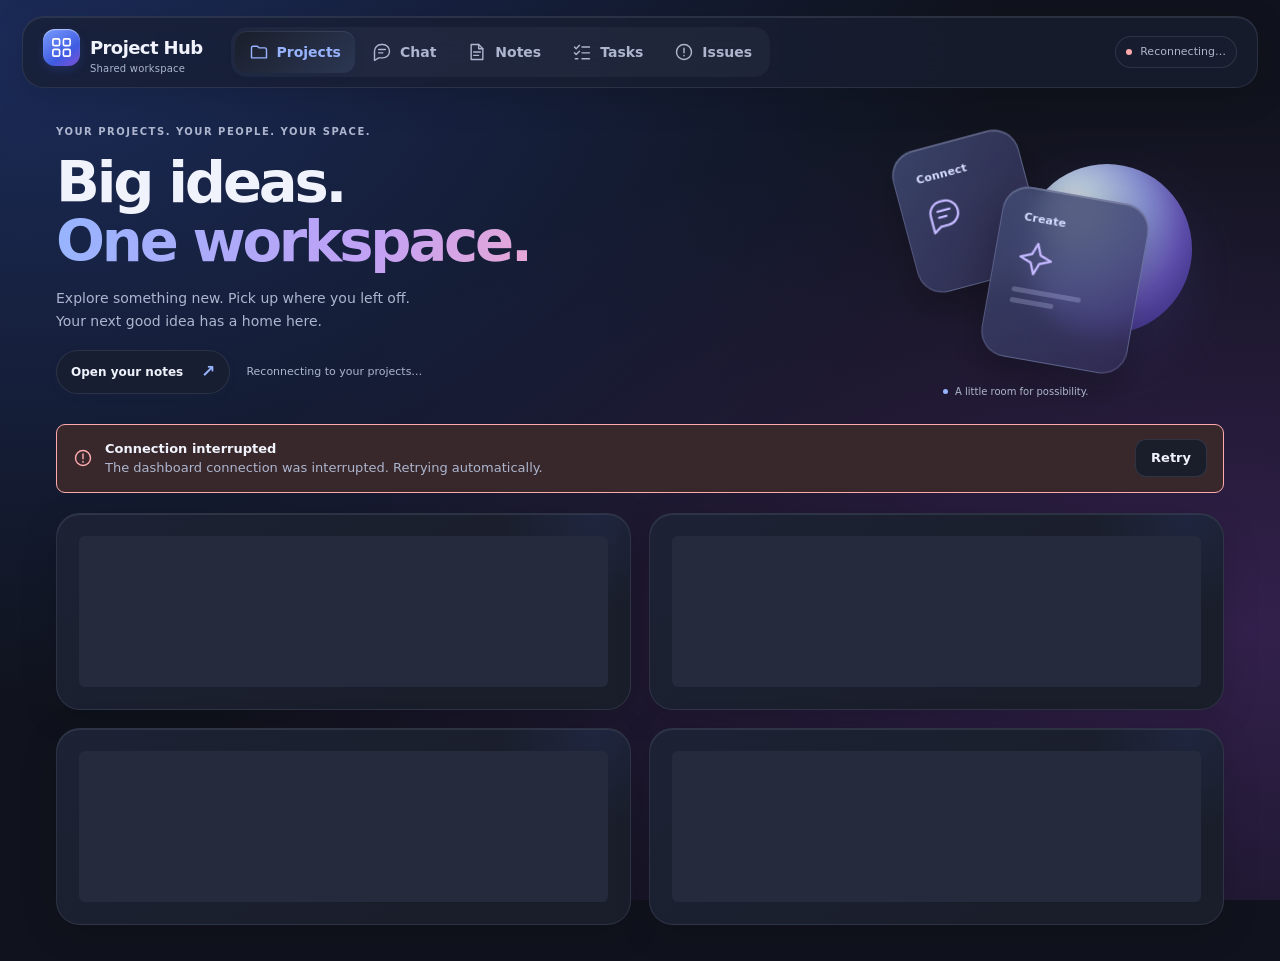
==== commit da2f2217: "Hub: issue flow, project badges, agent chat updates and tests Co-authored-by: Copilot <223556219+Cop" ====
--- a/static/index.html
+++ b/static/index.html
@@ -7,6 +7,7 @@
     <title>Project Hub</title>
     <link rel="stylesheet" href="styles.css">
     <link rel="stylesheet" href="agent-chat.css">
+    <link rel="stylesheet" href="issues.css">
 </head>
 <body>
     <a class="skip-link" href="#tab-projects">Skip to content</a>
@@ -26,7 +27,7 @@
                 </button>
                 <button class="nav-item" id="nav-chat" data-view="chat" aria-controls="tab-workspace" type="button">
                     <svg viewBox="0 0 24 24" fill="none" stroke="currentColor" stroke-width="1.7" aria-hidden="true"><path d="M21 11a8 8 0 0 1-8 8H8l-5 3V11a8 8 0 0 1 8-8h2a8 8 0 0 1 8 8Z"/><path d="M8 9h8M8 13h5"/></svg>
-                    <span>Chat</span><span class="badge" id="badge-chat" hidden></span>
+                    <span>Chat</span><span class="badge chat-alert" id="badge-chat-state" hidden></span><span class="badge" id="badge-chat" hidden></span>
                 </button>
                 <button class="nav-item" id="nav-notes" data-view="notes" aria-controls="tab-workspace" type="button">
                     <svg viewBox="0 0 24 24" fill="none" stroke="currentColor" stroke-width="1.7" aria-hidden="true"><path d="M14 3H5v18h14V8Z"/><path d="M14 3v5h5M8 12h8M8 16h6"/></svg>
@@ -35,6 +36,10 @@
                 <button class="nav-item" id="nav-todos" data-view="todos" aria-controls="tab-workspace" type="button">
                     <svg viewBox="0 0 24 24" fill="none" stroke="currentColor" stroke-width="1.7" aria-hidden="true"><path d="m3 6 2 2 4-4M12 6h9M3 13l2 2 4-4M12 13h9M12 20h9M4 20h3"/></svg>
                     <span>Tasks</span><span class="badge" id="badge-todos" hidden></span>
+                </button>
+                <button class="nav-item" id="nav-issues" data-view="issues" aria-controls="tab-issues" type="button">
+                    <svg viewBox="0 0 24 24" fill="none" stroke="currentColor" stroke-width="1.7" aria-hidden="true"><circle cx="12" cy="12" r="9"/><path d="M12 7.5v5.5M12 16.2v.3"/></svg>
+                    <span>Issues</span><span class="badge" id="badge-issues" hidden></span>
                 </button>
             </nav>
             <div class="header-tools">
@@ -99,6 +104,8 @@
             </div>
         </main>
 
+        <main class="issues" id="tab-issues" aria-label="Issues" tabindex="-1" hidden></main>
+
         <dialog class="modal" id="modal" aria-labelledby="modalTitle">
             <div class="modal-card">
                 <div class="modal-head">
@@ -113,7 +120,10 @@
         <div class="workspace-toast" id="workspaceToast" role="status" aria-live="polite" aria-atomic="true"></div>
     </div>
     <script src="app.js"></script>
+    <script src="projects.js"></script>
+    <script src="markdown.js"></script>
     <script src="agent-chat.js"></script>
     <script src="workspace.js"></script>
+    <script src="issues.js"></script>
 </body>
 </html>
--- a/static/styles.css
+++ b/static/styles.css
@@ -31,6 +31,7 @@
 
 html[data-view="chat"] { --accent: #7fdfd2; --accent-hover: #a5eadd; --selected: #1d3c3e; --ambient-a: #163d3f; --ambient-b: #1c2a4b; }
 html[data-view="notes"] { --accent: #f3cf86; --accent-hover: #f7deb0; --selected: #433823; --ambient-a: #403522; --ambient-b: #312440; }
+html[data-view="issues"] { --accent: #ff9e8a; --accent-hover: #ffbcae; --selected: #4a2d2d; --ambient-a: #43262a; --ambient-b: #2a2147; }
 html[data-view="todos"] { --accent: #c7a6ff; --accent-hover: #dcc6ff; --selected: #3b2d53; --ambient-a: #32204f; --ambient-b: #1c3052; }
 
 * { box-sizing: border-box; }
@@ -193,7 +194,7 @@
 .msg-body { flex: 1; min-width: 0; }
 .msg-meta { color: var(--muted); font-size: 11px; line-height: 1.7; }
 .msg-meta b { font-size: 12px; font-weight: 600; color: var(--text); margin-right: 8px; }
-.msg-text { font-size: 14px; line-height: 1.65; white-space: pre-wrap; overflow-wrap: anywhere; }
+.msg-text { font-size: 14px; line-height: 1.65; white-space: normal; overflow-wrap: anywhere; }
 .msg .icon-btn { align-self: flex-start; }
 .jump { position: sticky; bottom: 4px; align-self: center; flex: none; min-height: 36px; padding: 7px 14px; border: 1px solid var(--border); border-radius: 20px; background: var(--surface); color: var(--accent); font-size: 12px; box-shadow: 0 2px 8px rgb(0 0 0 / 8%); }
 .composer { flex: none; display: flex; gap: 10px; align-items: flex-end; padding: 16px 24px 10px; border-top: 1px solid var(--border); background: linear-gradient(180deg, color-mix(in srgb, var(--selected) 30%, var(--surface)), var(--surface)); min-width: 0; }
@@ -477,3 +478,33 @@
 @media (max-width: 720px) {
     .pane-head > .pane-titlebox { grid-column: 2; grid-row: 1; }
 }
+.chat-state { flex: none; display: inline-grid; place-items: center; width: 16px; height: 16px; border-radius: 50%; background: var(--muted); color: #fff; font-size: 10px; font-weight: 800; line-height: 1; }
+.chat-state.done { background: #16a34a; }
+.chat-state.waiting { background: #f59e0b; color: #1a1a1a; }
+.chat-state.error { background: #dc2626; }
+.chat-state.working { background: #3b82f6; width: 9px; height: 9px; animation: chat-pulse 1.2s ease-in-out infinite; }
+@keyframes chat-pulse { 50% { opacity: .35; } }
+@media (prefers-reduced-motion: reduce) { .chat-state.working { animation: none; } }
+.badge.chat-alert.done { background: #16a34a; color: #fff; }
+.badge.chat-alert.waiting { background: #f59e0b; color: #1a1a1a; }
+.badge.chat-alert.error { background: #dc2626; color: #fff; }
+
+.proj-badge { display: inline-block; max-width: 100%; padding: 1px 8px; border-radius: 999px; font-size: 11px; font-weight: 600; line-height: 1.5; white-space: nowrap; overflow: hidden; text-overflow: ellipsis; vertical-align: middle; color: hsl(var(--proj-hue) 85% 78%); background: hsl(var(--proj-hue) 45% 30% / 45%); border: 1px solid hsl(var(--proj-hue) 55% 55% / 35%); }
+.side-project { display: block; margin-top: 2px; }
+.proj-select { max-width: 180px; padding: 4px 8px; border-radius: 8px; border: 1px solid var(--border); background: var(--subtle); color: var(--text); font: inherit; font-size: 12px; }
+.agent-avatar { display: inline-grid; place-items: center; width: 18px; height: 18px; margin-right: 5px; border-radius: 50%; font-size: 11px; line-height: 1; vertical-align: middle; overflow: hidden; }
+.agent-avatar .msg-avatar-img { width: 100%; height: 100%; }
+.agent-actor { display: inline-flex; align-items: center; }
+.proj-astra { padding: 4px 8px; border-radius: 8px; border: 1px solid var(--border); background: var(--subtle); color: var(--text); font: inherit; font-size: 12px; cursor: pointer; }
+.proj-astra[hidden] { display: none; }
+.proj-modal { position: fixed; inset: 0; z-index: 1000; display: grid; place-items: center; background: rgba(0, 0, 0, .45); }
+.proj-form { width: min(420px, 92vw); display: grid; gap: 10px; padding: 18px; border-radius: 14px; border: 1px solid var(--border); background: var(--surface, var(--subtle)); color: var(--text); font-size: 13px; }
+.proj-form h3 { margin: 0; }
+.proj-form label { display: grid; gap: 4px; }
+.proj-form label.inline { display: flex; gap: 6px; align-items: center; }
+.proj-form input:not([type=radio]), .proj-form textarea { padding: 6px 8px; border-radius: 8px; border: 1px solid var(--border); background: var(--subtle); color: var(--text); font: inherit; }
+.proj-form fieldset { display: grid; gap: 6px; border: 1px solid var(--border); border-radius: 8px; }
+.proj-form [hidden] { display: none; }
+.proj-error { margin: 0; color: #d33; }
+.proj-actions { display: flex; justify-content: flex-end; gap: 8px; }
+.proj-actions button { padding: 6px 12px; border-radius: 8px; border: 1px solid var(--border); background: var(--subtle); color: var(--text); font: inherit; cursor: pointer; }
--- a/static/agent-chat.css
+++ b/static/agent-chat.css
@@ -1,6 +1,24 @@
 .chat-modes { display: flex; align-items: center; gap: 8px; padding: 4px 20px; border-bottom: 1px solid var(--border); flex: none; min-width: 0; }
 .chat-tabs { display: flex; flex: 1; min-width: 0; gap: 4px; overflow-x: auto; overscroll-behavior-x: contain; padding: 4px; }
 .chat-tab { flex: none; max-width: 240px; min-height: 40px; padding: 8px 12px; border: 0; border-radius: 8px; background: transparent; color: var(--muted); font: inherit; font-size: 13px; font-weight: 600; white-space: nowrap; overflow: hidden; text-overflow: ellipsis; }
+.chat-tab-wrap { position: relative; flex: none; display: flex; align-items: center; }
+.chat-tab-wrap > .chat-tab { padding-right: 32px; }
+.chat-tab-x { position: absolute; right: 6px; top: 50%; translate: 0 -50%; width: 24px; height: 24px; padding: 0; border: 0; border-radius: 8px; background: transparent; color: var(--muted); font-size: 16px; line-height: 1; cursor: pointer; opacity: 0; transition: opacity 120ms, background 120ms, color 120ms; }
+.chat-tab-wrap:hover > .chat-tab-x, .chat-tab-wrap:focus-within > .chat-tab-x, .chat-tab[aria-selected="true"] + .chat-tab-x { opacity: 1; }
+.chat-tab-x:hover { background: var(--hover); color: var(--danger); }
+.chat-tab-x:active { transform: scale(.92); }
+@media (hover: none) { .chat-tab-x { opacity: 1; } }
+.chat-archive { position: relative; flex: none; }
+.chat-archive-toggle { list-style: none; cursor: pointer; display: inline-flex; align-items: center; gap: 6px; min-height: 36px; padding: 7px 10px; border-radius: 10px; color: var(--muted); }
+.chat-archive-toggle::-webkit-details-marker { display: none; }
+.chat-archive-toggle svg { width: 18px; height: 18px; }
+.chat-archive-toggle:hover, .chat-archive[open] > .chat-archive-toggle { background: var(--subtle); color: var(--text); }
+.chat-archive-pop { position: absolute; right: 0; top: calc(100% + 6px); z-index: 10; width: min(320px, 90vw); background: var(--glass); backdrop-filter: blur(16px); border: 1px solid var(--glass-edge); border-radius: 14px; box-shadow: var(--shadow); padding: 6px; }
+.chat-archive-head { padding: 8px 10px 6px; color: var(--muted); font-size: 11px; font-weight: 650; letter-spacing: .04em; text-transform: uppercase; }
+.chat-archive-list { max-height: 50dvh; overflow: auto; display: flex; flex-direction: column; gap: 2px; }
+.chat-archive-row { display: flex; align-items: center; gap: 8px; padding: 4px 4px 4px 10px; border-radius: 10px; }
+.chat-archive-row:hover { background: var(--subtle); }
+.chat-archive-name { flex: 1; min-width: 0; overflow: hidden; text-overflow: ellipsis; white-space: nowrap; font-size: 13px; }
 .chat-tab[aria-selected="true"] { color: var(--accent); background: var(--selected); }
 .chat-tab:active { transform: scale(.97); }
 .chat-modes > .btn { background: transparent; border-color: transparent; }
@@ -25,21 +43,52 @@
 .agent-more-menu { position: absolute; right: 0; top: 100%; z-index: 5; display: flex; flex-direction: column; min-width: 150px; padding: 4px; background: var(--surface); border: 1px solid var(--border); border-radius: 12px; box-shadow: 0 8px 24px rgba(0,0,0,.12); }
 .agent-more-menu .link-btn { text-align: left; padding: 10px 12px; }
 .agent-new-thread input { flex: 1; width: 0; }
+.agent-new-thread .agent-model { flex: 0 1 260px; min-width: 0; min-height: 36px; padding: 6px 32px 6px 12px; border: 1px solid var(--border); border-radius: 10px; color: var(--text); font-size: 13px; cursor: pointer; appearance: none; color-scheme: dark; scrollbar-width: thin; scrollbar-color: var(--selected) transparent;
+    background: var(--subtle) url("data:image/svg+xml,%3Csvg xmlns='http://www.w3.org/2000/svg' width='12' height='12' viewBox='0 0 12 12'%3E%3Cpath d='M2 4l4 4 4-4' fill='none' stroke='%239aa4c7' stroke-width='1.6' stroke-linecap='round'/%3E%3C/svg%3E") no-repeat right 11px center; }
+.agent-model:focus-visible { outline: 2px solid var(--accent); outline-offset: 1px; }
+.agent-model option { background: var(--surface); color: var(--text); }
+.agent-model-chip { flex: none; padding: 4px 20px; font-size: 12px; color: var(--muted); }
 .agent-error { padding: 10px 20px; color: var(--danger); background: var(--danger-bg); font-size: 12px; overflow-wrap: anywhere; flex: none; max-height: 25%; overflow-y: auto; }
 .agent-log { flex: 1; min-height: 0; overflow: auto; padding: 12px 20px; overscroll-behavior: contain; }
 .agent-empty { padding: 20px 0; color: var(--muted); font-size: 13px; }
-.agent-message { max-width: 85%; border-radius: 16px; padding: 10px 14px; margin-bottom: 10px; background: var(--subtle); overflow-wrap: anywhere; }
-.agent-message.user { background: var(--selected); margin-left: auto; }
-.agent-activity { padding-top: 4px; }
-.agent-activity summary { cursor: pointer; min-height: 36px; padding: 8px 0; font-size: 12px; color: var(--muted); overflow-wrap: anywhere; }
-.agent-event pre { white-space: pre-wrap; overflow-wrap: anywhere; background: var(--subtle); border-radius: 10px; padding: 12px; font-size: 12px; max-height: 320px; overflow: auto; }
+.agent-message { display: flex; align-items: flex-end; gap: 10px; max-width: 88%; margin-bottom: 16px; overflow-wrap: anywhere; animation: msg-in 200ms var(--ease-out) both; }
+.agent-message.user { flex-direction: row-reverse; margin-left: auto; }
+.agent-activity { margin: 0 0 16px 58px; max-width: 88%; border: 1px solid var(--glass-edge); border-radius: 16px; background: var(--subtle); box-shadow: var(--panel-shadow); overflow: hidden; transition: border-color 200ms; }
+.agent-activity.is-working { border-color: color-mix(in srgb, var(--accent) 55%, transparent); }
+.thought-summary { list-style: none; display: flex; align-items: center; gap: 10px; min-height: 40px; padding: 8px 14px; cursor: pointer; font-size: 12px; color: var(--muted); user-select: none; position: relative; }
+.thought-summary::-webkit-details-marker { display: none; }
+.thought-summary:hover { color: var(--text); }
+.thought-orb { flex: none; width: 10px; height: 10px; border-radius: 50%; background: var(--muted); opacity: .6; }
+.is-working .thought-orb { background: radial-gradient(circle at 35% 35%, #fff, var(--accent) 45%, #c7a6ff); opacity: 1; box-shadow: 0 0 0 0 color-mix(in srgb, var(--accent) 60%, transparent); animation: thought-pulse 1.6s ease-out infinite; }
+.thought-title { flex: none; font-weight: 700; color: var(--text); }
+.is-working .thought-title { background: linear-gradient(90deg, var(--muted), var(--accent), #c7a6ff, var(--muted)); background-size: 250% 100%; -webkit-background-clip: text; background-clip: text; color: transparent; animation: thought-shimmer 2.4s linear infinite; }
+.thought-step { flex: 1; min-width: 0; overflow: hidden; text-overflow: ellipsis; white-space: nowrap; }
+.thought-count { flex: none; padding: 2px 8px; border-radius: 999px; background: var(--selected); font-size: 11px; font-variant-numeric: tabular-nums; }
+.thought-count:empty { display: none; }
+.thought-chevron { flex: none; font-size: 18px; line-height: 1; transition: transform 200ms var(--ease-out); }
+.agent-activity[open] .thought-chevron { transform: rotate(90deg); }
+.agent-activity > .link-btn { margin-left: 14px; }
+.agent-events { padding: 2px 14px 10px; }
+.agent-event { position: relative; margin-left: 4px; padding-left: 16px; border-left: 2px solid var(--glass-edge); animation: msg-in 200ms var(--ease-out) both; }
+.agent-event::before { content: ''; position: absolute; left: -6px; top: 14px; width: 10px; height: 10px; border-radius: 50%; background: var(--muted); border: 2px solid var(--surface, var(--subtle)); }
+.agent-event[data-kind="tool.execution_complete"]::before { background: #16a34a; }
+.agent-event[data-kind="session.error"]::before { background: #dc2626; }
+.agent-event > summary { cursor: pointer; min-height: 32px; padding: 7px 0; font-size: 12px; color: var(--muted); overflow-wrap: anywhere; }
+.agent-event pre { white-space: pre-wrap; overflow-wrap: anywhere; background: var(--glass); border-radius: 10px; padding: 12px; margin: 0 0 8px; font-size: 12px; max-height: 320px; overflow: auto; }
+@keyframes thought-pulse { 70% { box-shadow: 0 0 0 8px transparent; } 100% { box-shadow: 0 0 0 0 transparent; } }
+@keyframes thought-shimmer { to { background-position: -250% 0; } }
+@media (max-width: 640px) { .agent-activity { margin-left: 0; max-width: 100%; } }
+@media (prefers-reduced-motion: reduce) { .is-working .thought-orb, .is-working .thought-title, .agent-event { animation: none; } }
 .agent-composer { display: flex; align-items: flex-end; gap: 8px; padding: 10px 20px; border-top: 1px solid var(--border); flex: none; }
 .agent-composer textarea { flex: 1; width: 0; min-height: 44px; max-height: 20dvh; resize: vertical; }
 .agent-composer .btn { min-height: 44px; }
+.agent-composer .emoji-field > textarea { width: 100%; }
+.agent-composer .emoji-add { top: 8px; right: 8px; }
 @media (max-width: 700px) {
     #wsMain[data-agent-mode="true"] > .pane-head { min-height: 52px; padding-block: 4px; }
     .chat-modes { padding: 4px 10px; }
     .chat-tab { max-width: 180px; min-height: 44px; }
+    .chat-tab-x { width: 32px; height: 32px; }
     .pane-head > .agent-channel-controls { grid-column: 3; grid-row: 1; }
     .agent-channel-controls .btn { padding-inline: 8px; }
     .agent-more > summary { min-width: 44px; min-height: 44px; }
@@ -50,10 +99,51 @@
     .agent-unlock { padding: 16px; gap: 12px; }
     .agent-unlock h3 { font-size: 20px; }
     .agent-unlock p { font-size: 12px; }
-    .agent-message { padding: 10px; }
 }
 @media (max-width: 700px) and (max-height: 650px) {
     #wsMain[data-agent-mode="true"] > .chat-modes { padding-block: 0; }
     .agent-composer textarea { height: 44px; }
     .agent-run-state { max-height: 44px; overflow: auto; }
 }
+.tab-indicator { display: inline-grid; place-items: center; width: 16px; height: 16px; margin-right: 8px; border-radius: 50%; vertical-align: middle; color: #fff; font-size: 10px; font-weight: 800; line-height: 1; background: var(--muted); }
+.tab-indicator.done { background: #16a34a; }
+.tab-indicator.waiting { background: #f59e0b; color: #1a1a1a; }
+.tab-indicator.error { background: #dc2626; }
+.tab-indicator.working { width: 9px; height: 9px; background: #3b82f6; animation: tab-pulse 1.2s ease-in-out infinite; }
+@keyframes tab-pulse { 50% { opacity: .35; } }
+.workspace-toast[data-kind="done"]:not(:empty) { border-color: #22c55e; box-shadow: inset 4px 0 0 #22c55e, var(--shadow); }
+.workspace-toast[data-kind="waiting"]:not(:empty) { border-color: #f59e0b; box-shadow: inset 4px 0 0 #f59e0b, var(--shadow); }
+.workspace-toast[data-kind="error"]:not(:empty) { border-color: #ef4444; box-shadow: inset 4px 0 0 #ef4444, var(--shadow); }
+@media (prefers-reduced-motion: reduce) { .tab-indicator.working { animation: none; } }
+@keyframes msg-in { from { opacity: 0; transform: translateY(8px) scale(.97); } }
+.msg-avatar { flex: none; width: 48px; height: 48px; border-radius: 16px; display: grid; place-items: center; font-size: 30px; line-height: 1; background: linear-gradient(145deg, var(--accent), #c7a6ff); box-shadow: 0 6px 18px rgb(0 0 0 / 28%), inset 0 1px 0 rgb(255 255 255 / 35%); transform: rotate(-4deg); }
+.agent-message.user .msg-avatar { background: linear-gradient(145deg, #f3cf86, #ff9ec4); transform: rotate(4deg); }
+.msg-body { min-width: 0; display: flex; flex-direction: column; gap: 4px; }
+.agent-message.user .msg-body { align-items: flex-end; }
+.msg-author { padding: 0 6px; font-size: 12px; font-weight: 700; letter-spacing: .2px; color: var(--accent); }
+.agent-message.user .msg-author { color: #f3cf86; }
+.msg-text { padding: 11px 16px; border-radius: 20px 20px 20px 6px; background: var(--subtle); border: 1px solid var(--glass-edge); box-shadow: var(--panel-shadow); white-space: pre-wrap; }
+.agent-message.user .msg-text { border-radius: 20px 20px 6px 20px; background: linear-gradient(145deg, var(--selected), color-mix(in srgb, var(--selected) 70%, #ff9ec4)); }
+@media (max-width: 640px) { .msg-avatar { width: 40px; height: 40px; font-size: 24px; } .agent-message { max-width: 94%; } }
+@media (prefers-reduced-motion: reduce) {   .agent-message { animation: none; } .msg-avatar { transform: none !important; } }
+
+.msg-text:has(> .md) { white-space: normal; }
+.msg-text .md > :first-child { margin-top: 0; }
+.msg-text .md > :last-child { margin-bottom: 0; }
+.msg-text .md p, .msg-text .md ul, .msg-text .md ol, .msg-text .md blockquote, .msg-text .md .md-pre { margin: 0 0 8px; }
+.msg-text .md ul, .msg-text .md ol { padding-left: 22px; }
+.msg-text .md .md-h { margin: 10px 0 6px; line-height: 1.25; }
+.msg-text .md h1 { font-size: 1.35em; } .msg-text .md h2 { font-size: 1.2em; } .msg-text .md h3 { font-size: 1.08em; }
+.msg-text .md blockquote { padding-left: 10px; border-left: 3px solid var(--glass-edge); opacity: .9; }
+.msg-text .md code { font-family: ui-monospace, monospace; font-size: .92em; padding: 1px 5px; border-radius: 5px; background: rgba(0,0,0,.25); }
+.msg-text .md .md-pre { padding: 10px 12px; border-radius: 10px; background: rgba(0,0,0,.3); overflow-x: auto; white-space: pre; }
+.msg-text .md .md-pre code { padding: 0; background: none; }
+.msg-text .md .md-math-block { display: block; text-align: center; margin: 6px 0; }
+.msg-text .md a { color: inherit; text-decoration: underline; }
+.chat-lock-hint { background: transparent; border-color: transparent; color: var(--muted); white-space: nowrap; }
+
+.md .md-table-wrap { overflow-x: auto; margin: 0 0 .6em; }
+.md .md-table { border-collapse: collapse; font-size: .95em; }
+.md .md-table th, .md .md-table td { border: 1px solid rgba(127,127,127,.4); padding: .3em .6em; }
+.md .md-table th { background: rgba(127,127,127,.15); }
+.msg-avatar-img { width: 100%; height: 100%; border-radius: inherit; display: block; }
